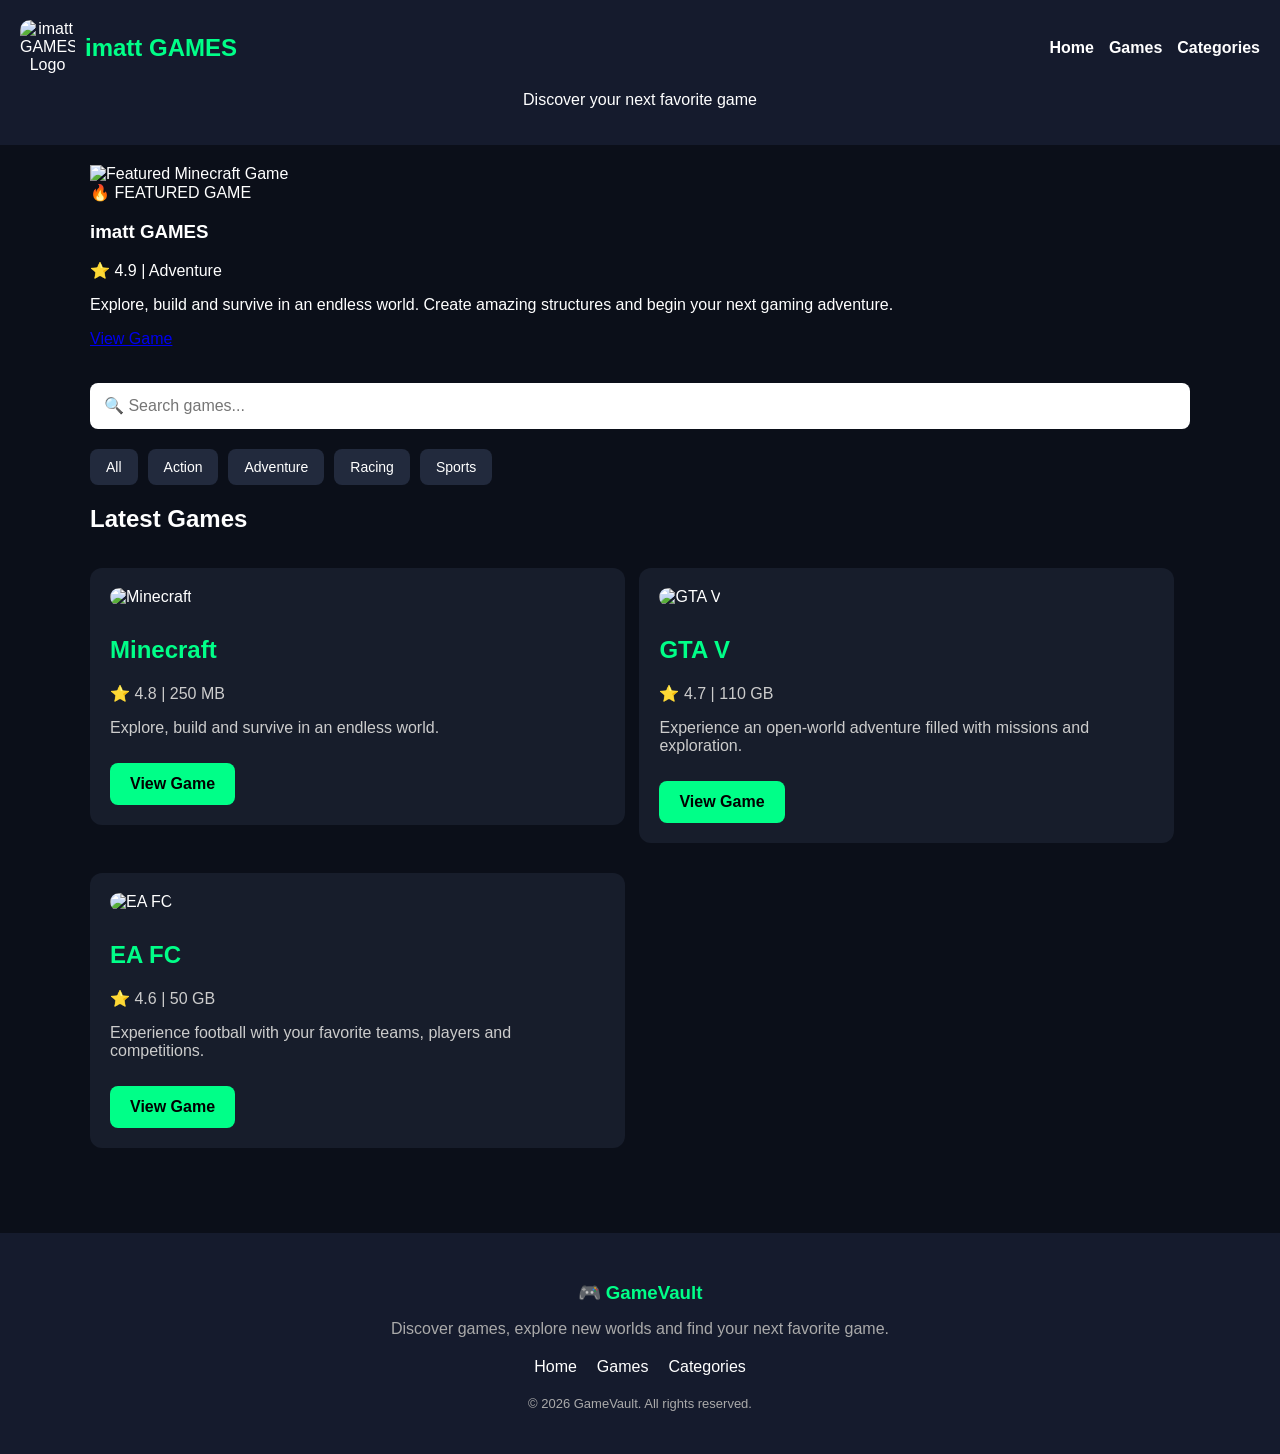
==== index.html @ fae372f4 "Add files via upload" ====
<!DOCTYPE html>
<html>

<head>
    <meta charset="UTF-8">
    <meta name="viewport" content="width=device-width, initial-scale=1.0">

    <title>imatt GAMES</title>

    <link rel="stylesheet" href="style.css">
</head>

<body>

    <!-- Navigation -->
    <header>

        <div class="nav-bar">

            <div class="brand">
    <img src="images/logo.png" alt="imatt GAMES Logo">
    <span>imatt GAMES</span>
</div>

            <nav>
                <a href="index.html">Home</a>
                <a href="#games">Games</a>
                <a href="#categories">Categories</a>
            </nav>

        </div>

        <p>Discover your next favorite game</p>

    </header>


    <main class="container">

        <!-- Featured Game -->
        <div class="featured">

            <img
                src="images/minecraft.jpg"
                alt="Featured Minecraft Game"
            >

            <div class="featured-content">

                <span>🔥 FEATURED GAME</span>

                <h3>imatt GAMES</h3>

                <p>⭐ 4.9 | Adventure</p>

                <p>
                    Explore, build and survive in an endless world.
                    Create amazing structures and begin your next
                    gaming adventure.
                </p>

                <a
                    href="minecraft.html"
                    class="featured-btn"
                >
                    View Game
                </a>

            </div>

        </div>


        <!-- Search -->
        <input
            class="search"
            type="text"
            placeholder="🔍 Search games..."
        >


        <!-- Categories -->
        <div class="categories" id="categories">

            <button onclick="filterGames('all')">
                All
            </button>

            <button onclick="filterGames('Action')">
                Action
            </button>

            <button onclick="filterGames('Adventure')">
                Adventure
            </button>

            <button onclick="filterGames('Racing')">
                Racing
            </button>

            <button onclick="filterGames('Sports')">
                Sports
            </button>

        </div>


        <!-- Games -->
        <h2 id="games">Latest Games</h2>


        <!-- Minecraft -->
        <div class="game-card" data-category="Adventure">

            <img
                src="images/minecraft.jpg"
                alt="Minecraft"
            >

            <h2>Minecraft</h2>

            <p>⭐ 4.8 | 250 MB</p>

            <p>
                Explore, build and survive in an endless world.
            </p>

            <a
                href="minecraft.html"
                class="download-btn"
            >
                View Game
            </a>

        </div>


        <!-- GTA V -->
        <div class="game-card" data-category="Action">

            <img
                src="images/gta5.jpg"
                alt="GTA V"
            >

            <h2>GTA V</h2>

            <p>⭐ 4.7 | 110 GB</p>

            <p>
                Experience an open-world adventure filled
                with missions and exploration.
            </p>

            <a
                href="gta5.html"
                class="download-btn"
            >
                View Game
            </a>

        </div>


        <!-- EA FC -->
        <div class="game-card" data-category="Sports">

            <img
                src="images/eafc.jpg"
                alt="EA FC"
            >

            <h2>EA FC</h2>

            <p>⭐ 4.6 | 50 GB</p>

            <p>
                Experience football with your favorite teams,
                players and competitions.
            </p>

            <a
                href="eafc.html"
                class="download-btn"
            >
                View Game
            </a>

        </div>

    </main>


    <!-- JavaScript -->
    <footer>
    <h3>🎮 GameVault</h3>

    <p>
        Discover games, explore new worlds and
        find your next favorite game.
    </p>

    <div class="footer-links">
        <a href="index.html">Home</a>
        <a href="#games">Games</a>
        <a href="#categories">Categories</a>
    </div>

    <p class="copyright">
        © 2026 GameVault. All rights reserved.
    </p>
</footer>

<script src="script.js"></script>

</body>
</html>
---- style.css ----
body {
    margin: 0;
    font-family: Arial, sans-serif;
    background: #0b0f19;
    color: white;
}

header {
    background: #151b2d;
    padding: 20px;
    text-align: center;
}

header h1 {
    margin: 0;
    color: #00ff88;
}

.container {
    padding: 20px;
}

.search {
    width: 100%;
    padding: 14px;
    box-sizing: border-box;
    border: none;
    border-radius: 8px;
    font-size: 16px;
}

.game-card {
    background: #171d2b;
    margin-top: 20px;
    padding: 20px;
    border-radius: 12px;
}

.game-card h2 {
    color: #00ff88;
}

.download-btn {
    display: inline-block;
    background: #00ff88;
    color: #000;
    padding: 12px 20px;
    border-radius: 8px;
    text-decoration: none;
    font-weight: bold;
}.game-card img {
    width: 100%;
    height: 180px;
    object-fit: cover;
    border-radius: 10px;
    margin-bottom: 10px;
}

.game-card p {
    color: #cccccc;
}

.download-btn {
    margin-top: 10px;
}.categories {
    margin-top: 20px;
    display: flex;
    gap: 10px;
    flex-wrap: wrap;
}

.categories button {
    padding: 10px 16px;
    border: none;
    border-radius: 8px;
    background: #222a3d;
    color: white;
    cursor: pointer;
    font-size: 14px;
}

.categories button:hover {
    background: #00ff88;
    color: black;
}.featured {
    margin-bottom: 35px;
}

.featured-btn {
    margin-bottom: 5px;
}.back-btn {
    display: inline-block;
    margin-bottom: 20px;
    color: #00ff88;
    text-decoration: none;
}

.game-details {
    background: #171d2b;
    padding: 20px;
    border-radius: 15px;
}

.game-details img {
    width: 100%;
    border-radius: 12px;
    margin-bottom: 15px;
}

.game-details h2 {
    color: #00ff88;
    font-size: 28px;
}

.game-details h3 {
    margin-top: 25px;
}

.game-details p {
    color: #cccccc;
    line-height: 1.6;
}.nav-bar {
    display: flex;
    align-items: center;
    justify-content: space-between;
    gap: 20px;
}

.nav-bar nav {
    display: flex;
    gap: 15px;
}

.nav-bar nav a {
    color: white;
    text-decoration: none;
    font-weight: bold;
}

.nav-bar nav a:hover {
    color: #00ff88;
}

@media (max-width: 600px) {
    .nav-bar {
        flex-direction: column;
    }

    .nav-bar nav {
        width: 100%;
        justify-content: center;
        flex-wrap: wrap;
    }
}/* Game cards layout */
.container {
    max-width: 1100px;
    margin: auto;
}

.game-card {
    display: inline-block;
    vertical-align: top;
    width: calc(50% - 15px);
    box-sizing: border-box;
    margin: 15px 10px 15px 0;
}

.game-card img {
    width: 100%;
    height: 200px;
    object-fit: cover;
    border-radius: 10px;
}

/* Phones */
@media (max-width: 600px) {
    .game-card {
        display: block;
        width: 100%;
        margin: 15px 0;
    }

    .game-card img {
        height: 180px;
    }
}footer {
    margin-top: 50px;
    padding: 30px 20px;
    text-align: center;
    background: #151b2d;
}

footer h3 {
    color: #00ff88;
    margin-bottom: 10px;
}

footer p {
    color: #aaa;
}

.footer-links {
    display: flex;
    justify-content: center;
    gap: 20px;
    flex-wrap: wrap;
    margin: 20px 0;
}

.footer-links a {
    color: white;
    text-decoration: none;
}

.footer-links a:hover {
    color: #00ff88;
}

.copyright {
    font-size: 13px;
    margin-top: 20px;
}.brand {
    display: flex;
    align-items: center;
    gap: 10px;
}

.brand img {
    width: 55px;
    height: 55px;
    object-fit: contain;
    border-radius: 10px;
}

.brand span {
    font-size: 24px;
    font-weight: bold;
    color: #00ff88;
}

@media (max-width: 600px) {
    .brand span {
        font-size: 20px;
    }

    .brand img {
        width: 48px;
        height: 48px;
    }
}.download-box {
    margin-top: 25px;
    padding: 20px;
    background: #101624;
    border-radius: 12px;
}

.download-box h3 {
    font-size: 25px;
    color: #00ff88;
}

.download-box p {
    margin: 12px 0;
}

.download-status {
    margin: 20px 0;
    padding: 15px;
    background: #1c2638;
    border-radius: 8px;
    color: #ccc;
    line-height: 1.5;
}
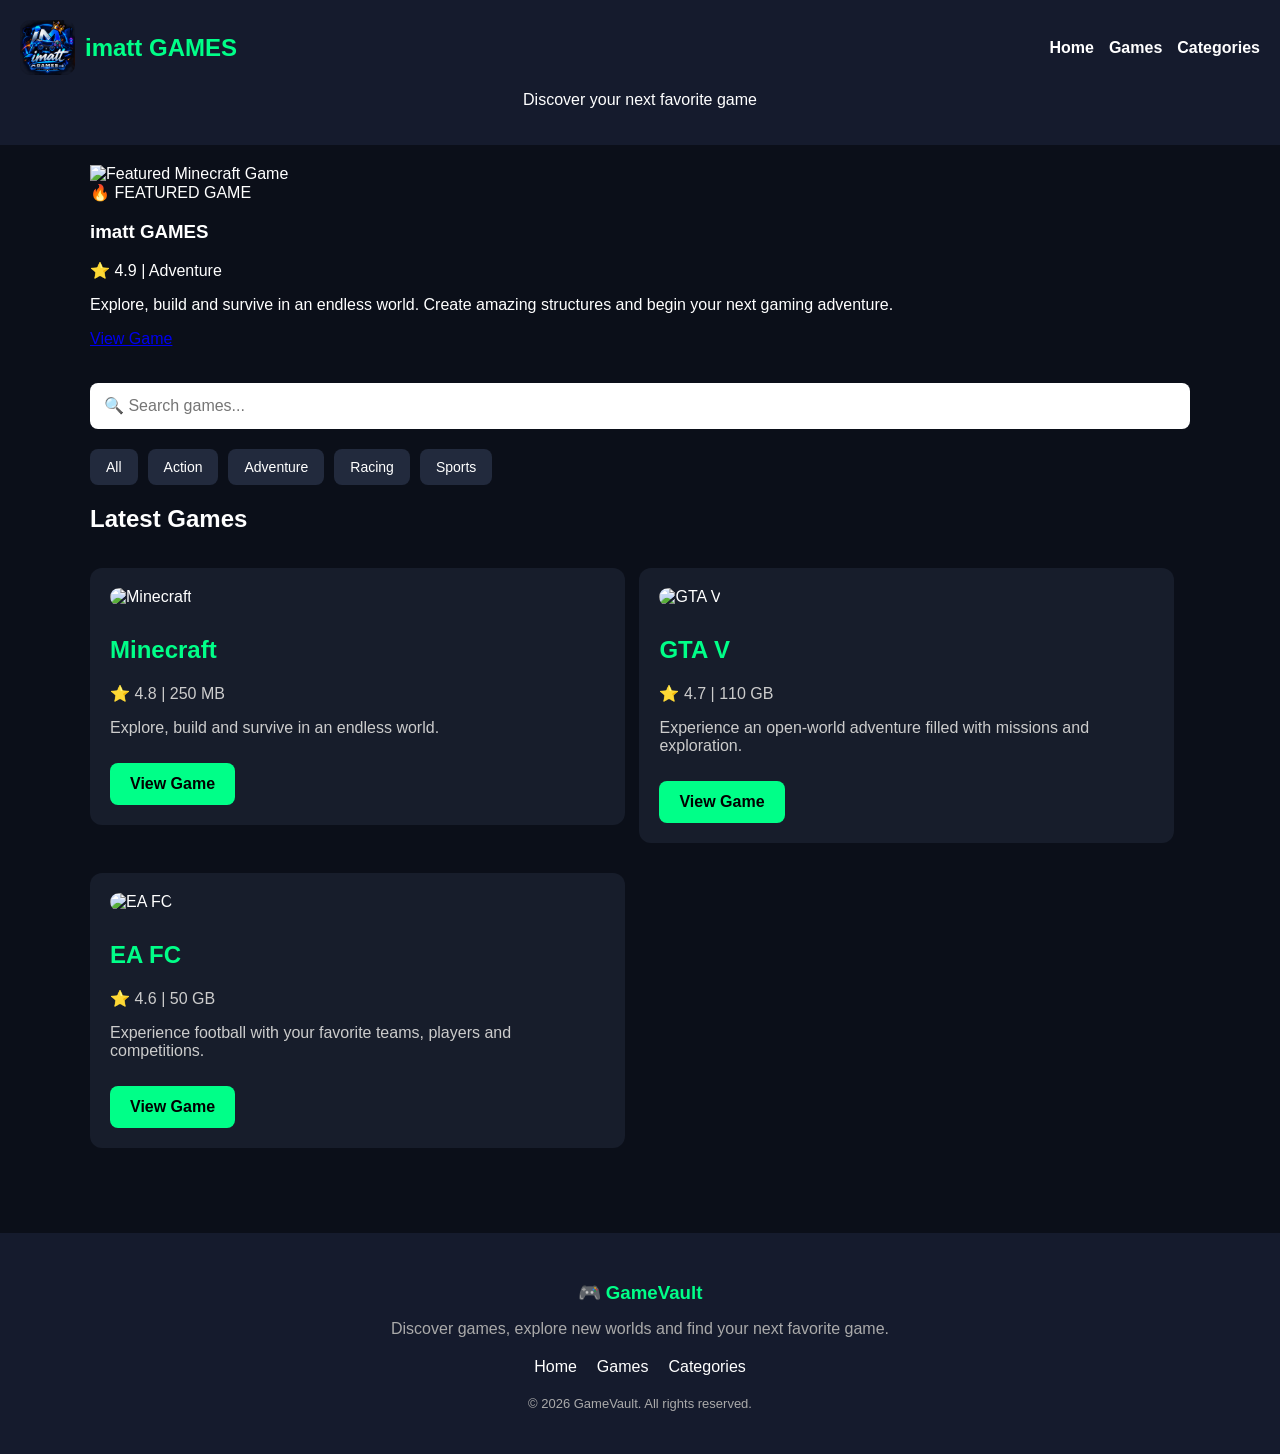
==== commit 5f57a842: "Add files via upload" ====
--- a/index.html
+++ b/index.html
@@ -18,7 +18,7 @@
         <div class="nav-bar">
 
             <div class="brand">
-    <img src="images/logo.png" alt="imatt GAMES Logo">
+    <img src="logo.png" alt="imatt GAMES Logo">
     <span>imatt GAMES</span>
 </div>
 
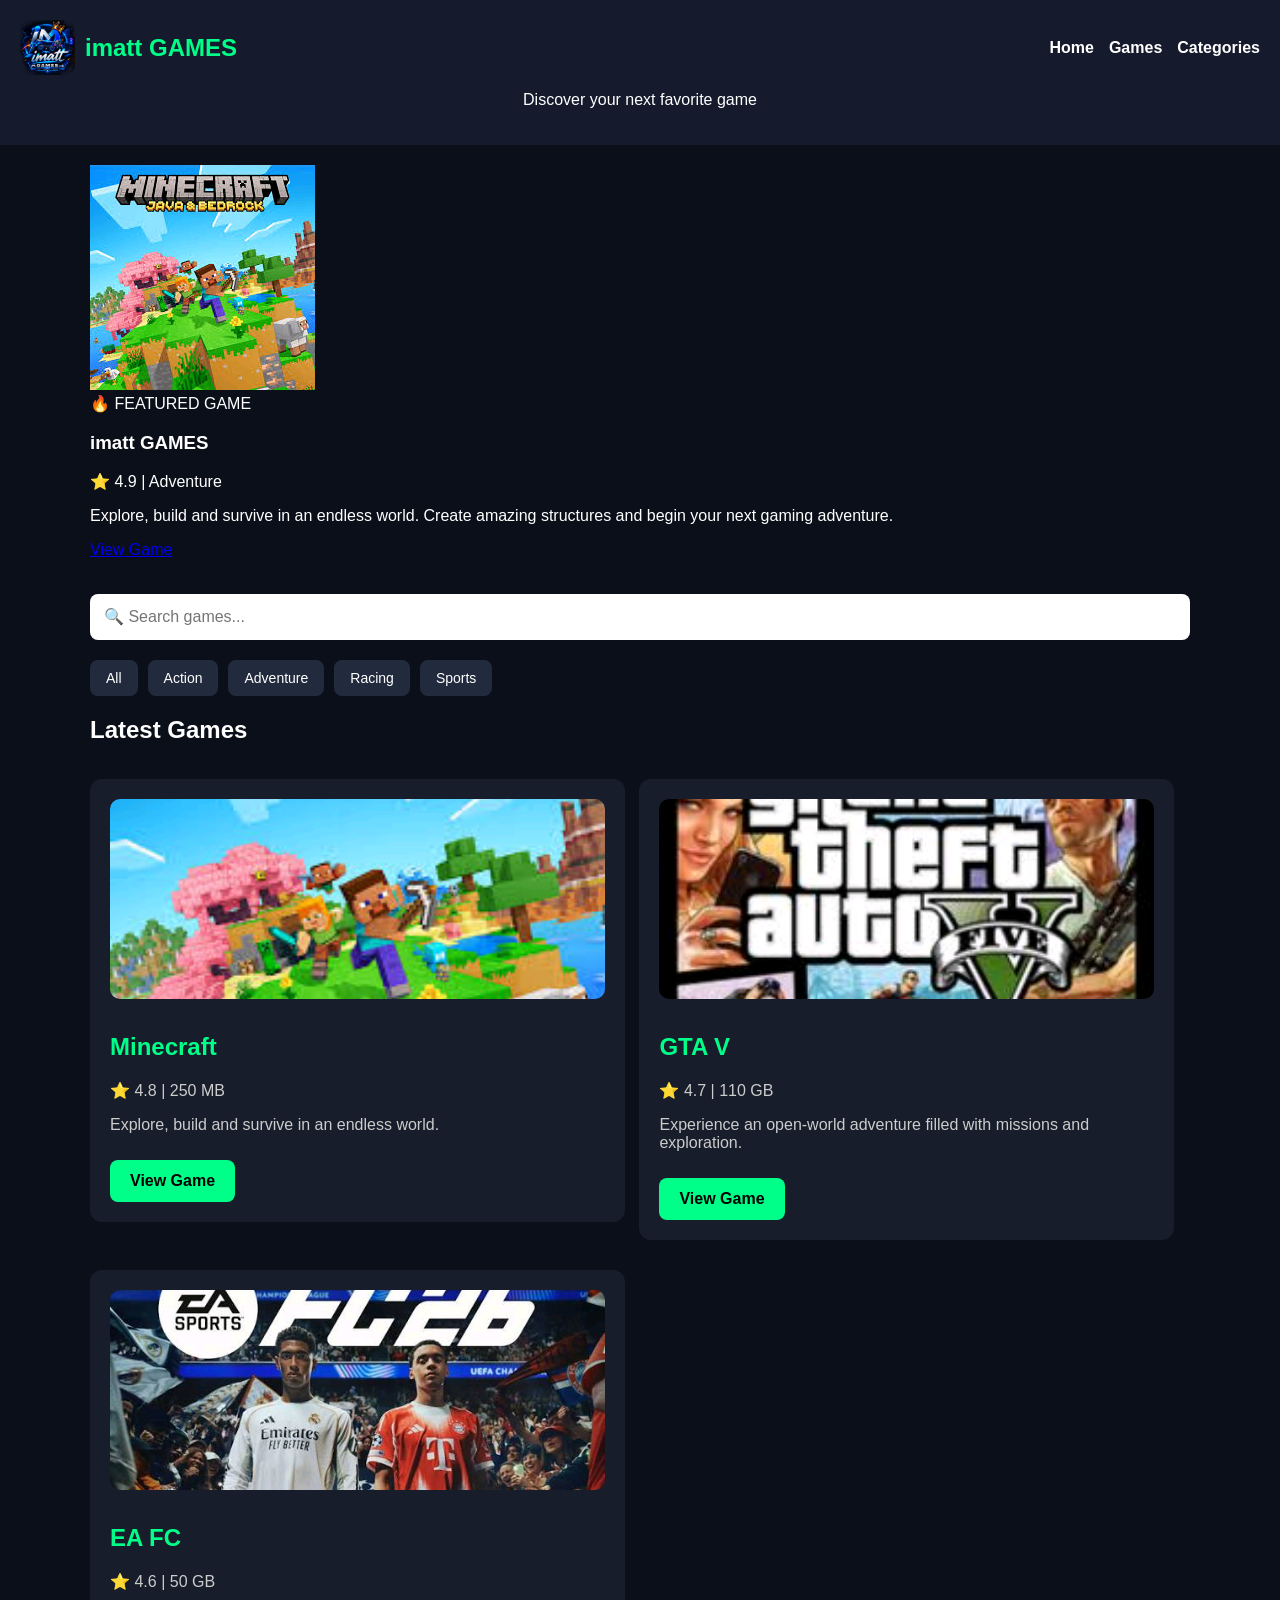
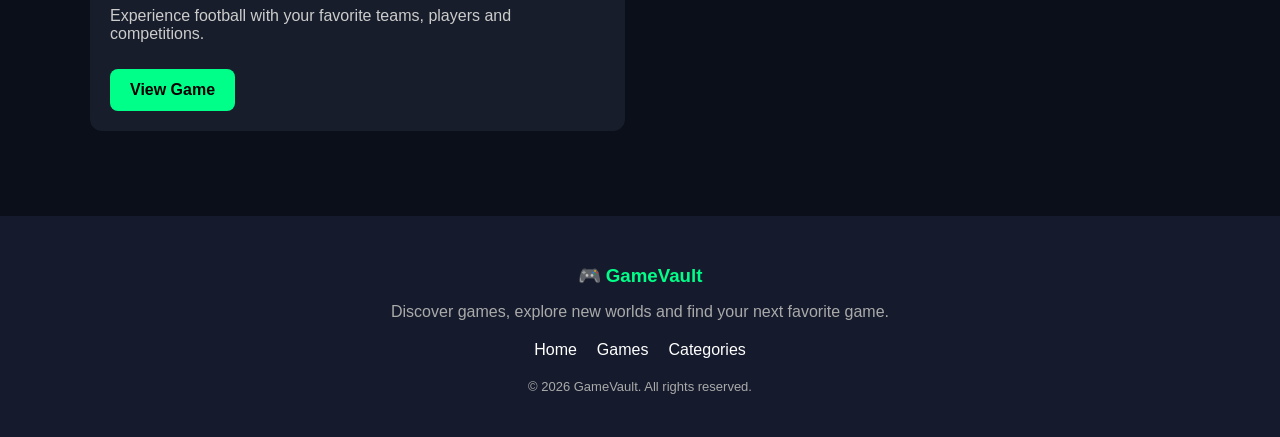
==== commit aff543db: "Update image source paths in index.html" ====
--- a/index.html
+++ b/index.html
@@ -41,7 +41,7 @@
         <div class="featured">
 
             <img
-                src="images/minecraft.jpg"
+                src="minecraft.jpg"
                 alt="Featured Minecraft Game"
             >
 
@@ -113,7 +113,7 @@
         <div class="game-card" data-category="Adventure">
 
             <img
-                src="images/minecraft.jpg"
+                src="minecraft.jpg"
                 alt="Minecraft"
             >
 
@@ -139,7 +139,7 @@
         <div class="game-card" data-category="Action">
 
             <img
-                src="images/gta5.jpg"
+                src="gta5.jpg"
                 alt="GTA V"
             >
 
@@ -166,7 +166,7 @@
         <div class="game-card" data-category="Sports">
 
             <img
-                src="images/eafc.jpg"
+                src="eafc.jpg"
                 alt="EA FC"
             >
 
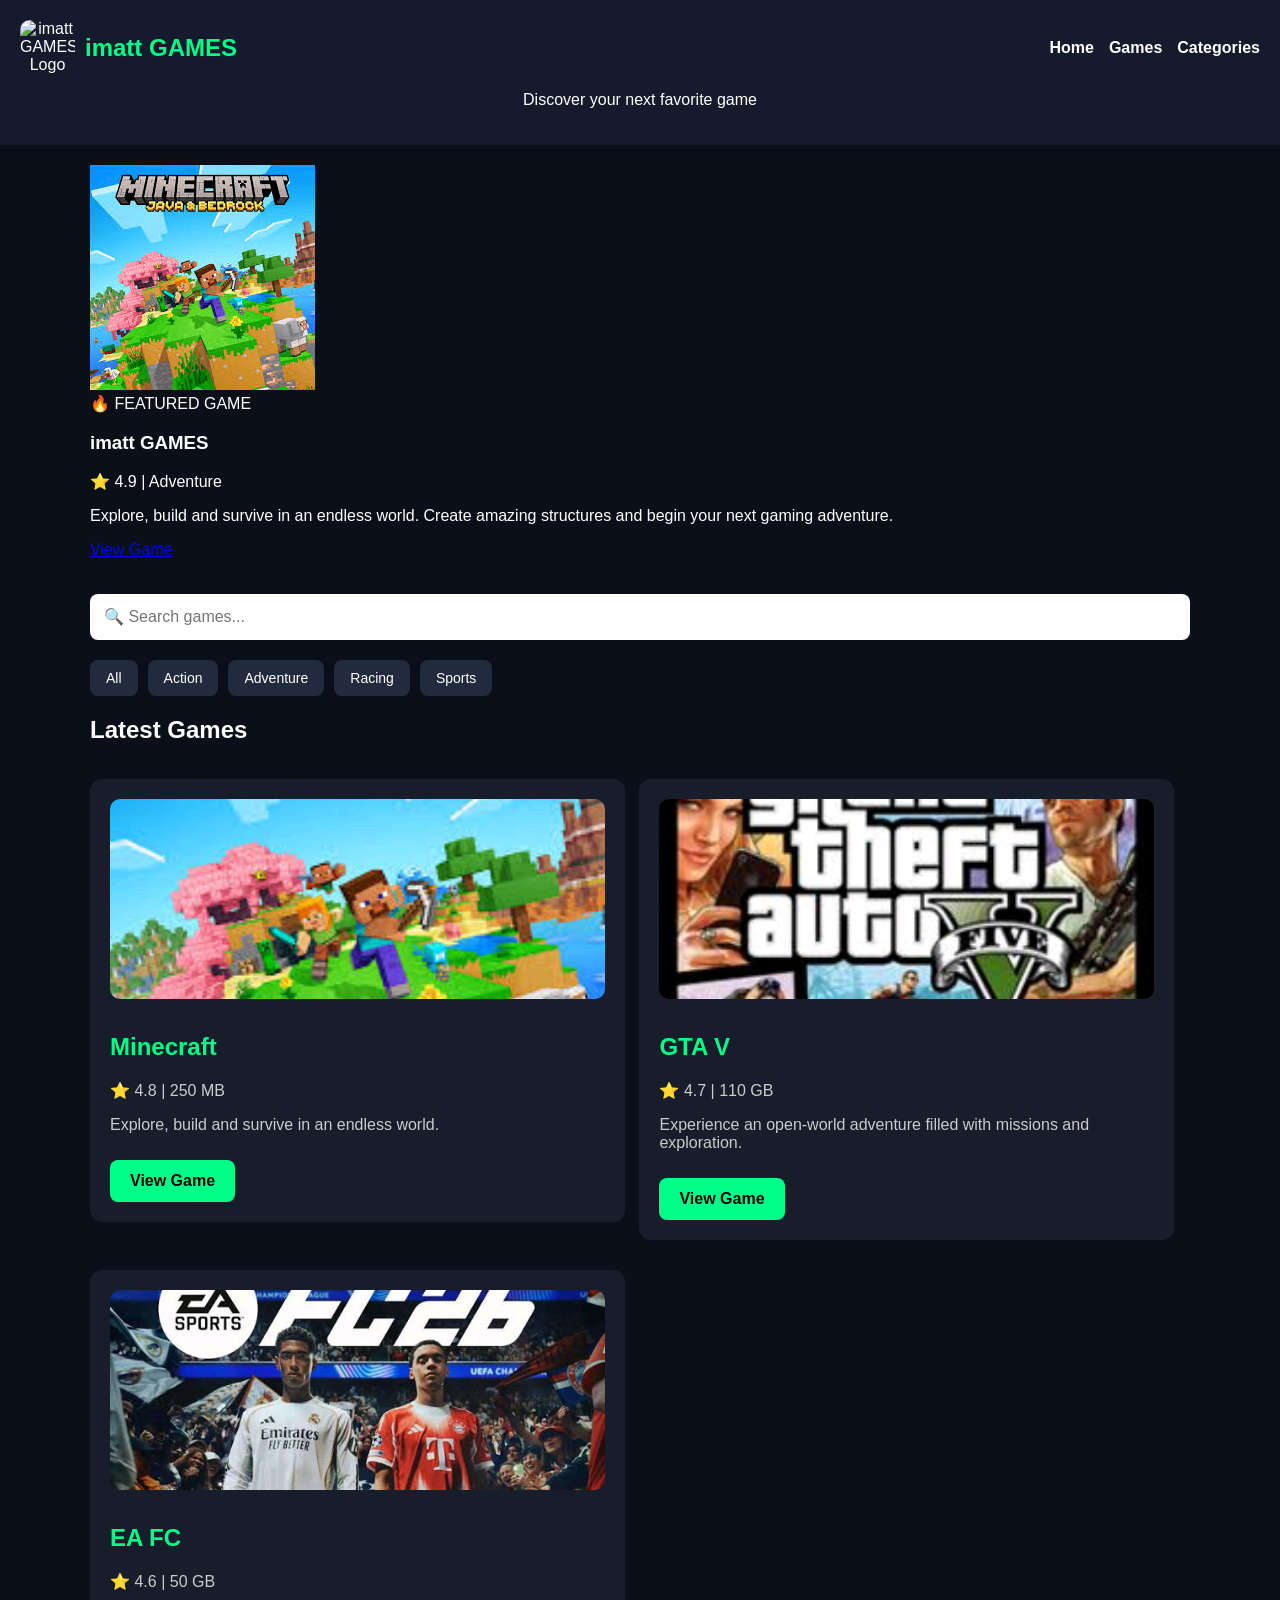
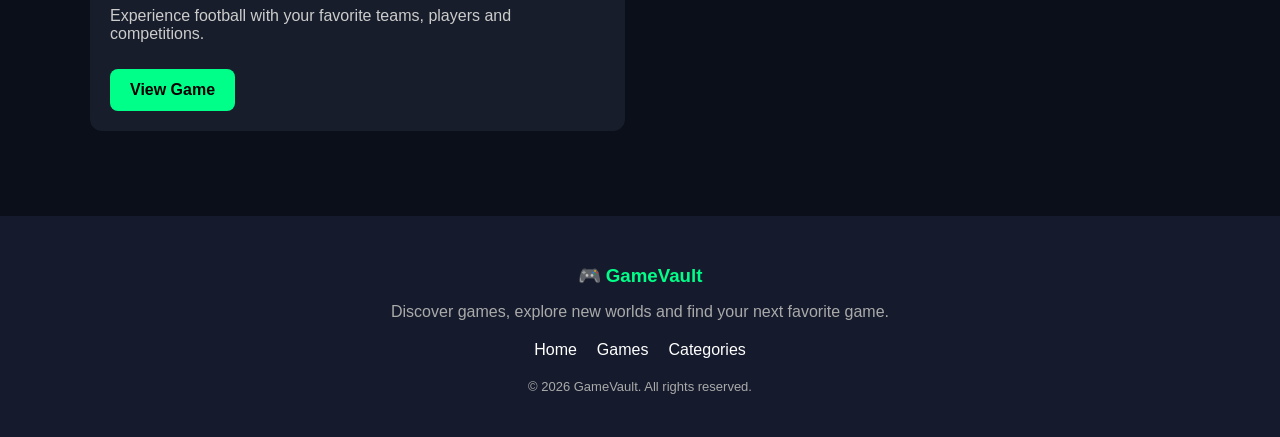
==== commit 5d62267d: "Initial imatt GAMES website" ====
--- a/index.html
+++ b/index.html
@@ -18,7 +18,7 @@
         <div class="nav-bar">
 
             <div class="brand">
-    <img src="logo.png" alt="imatt GAMES Logo">
+    <img src="image/logo.png" alt="imatt GAMES Logo">
     <span>imatt GAMES</span>
 </div>
 
@@ -41,7 +41,7 @@
         <div class="featured">
 
             <img
-                src="minecraft.jpg"
+                src="images/minecraft.jpg"
                 alt="Featured Minecraft Game"
             >
 
@@ -113,7 +113,7 @@
         <div class="game-card" data-category="Adventure">
 
             <img
-                src="minecraft.jpg"
+                src="images/minecraft.jpg"
                 alt="Minecraft"
             >
 
@@ -139,7 +139,7 @@
         <div class="game-card" data-category="Action">
 
             <img
-                src="gta5.jpg"
+                src="images/gta5.jpg"
                 alt="GTA V"
             >
 
@@ -166,7 +166,7 @@
         <div class="game-card" data-category="Sports">
 
             <img
-                src="eafc.jpg"
+                src="images/eafc.jpg"
                 alt="EA FC"
             >
 
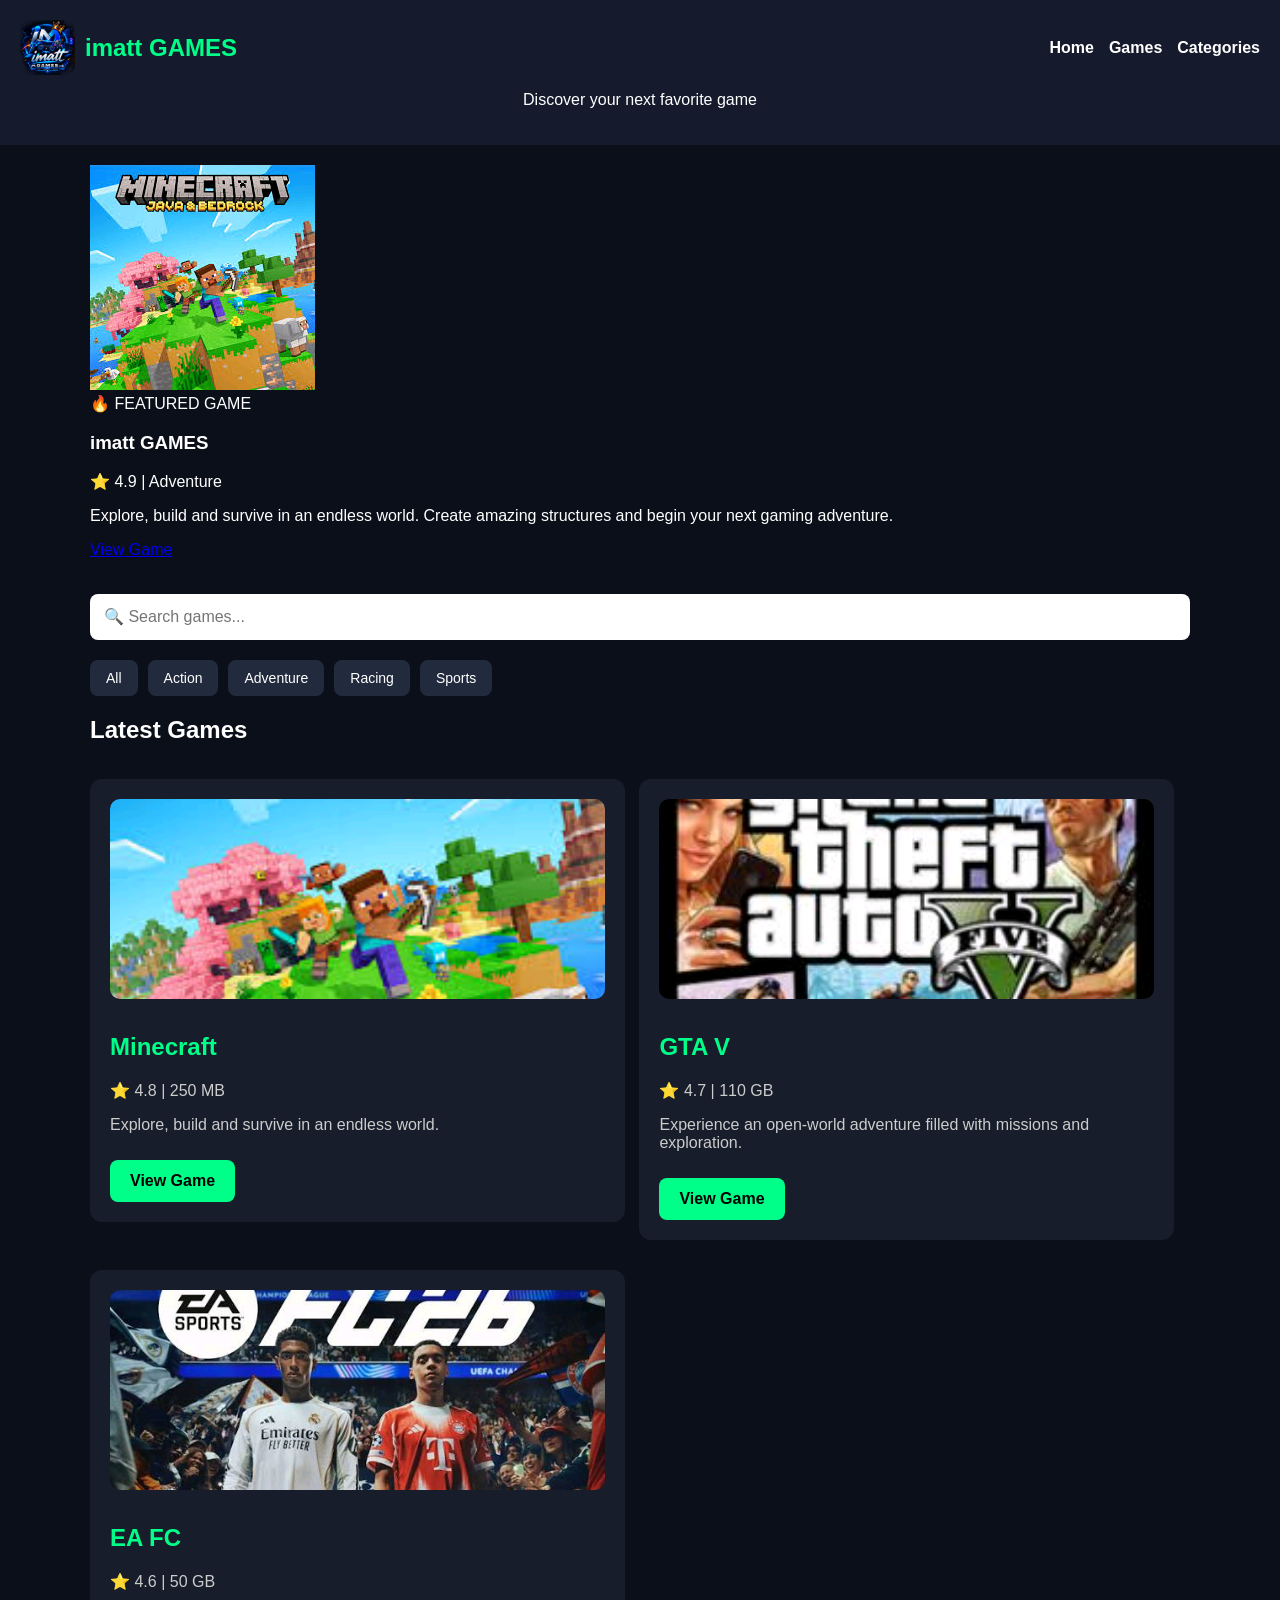
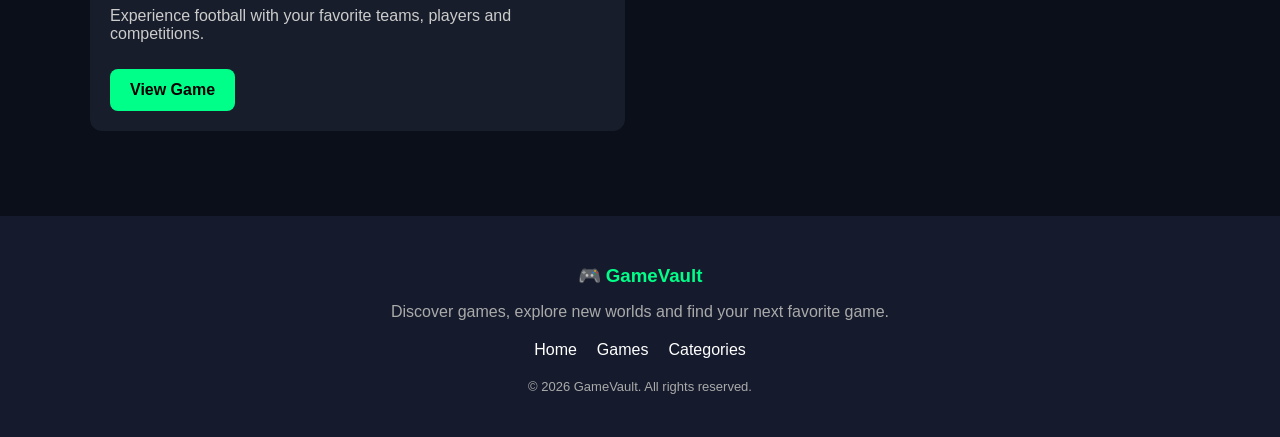
==== commit ae62c5a7: "Fix homepage logo path" ====
--- a/index.html
+++ b/index.html
@@ -18,7 +18,7 @@
         <div class="nav-bar">
 
             <div class="brand">
-    <img src="image/logo.png" alt="imatt GAMES Logo">
+    <img src="images/logo.png" alt="imatt GAMES Logo">
     <span>imatt GAMES</span>
 </div>
 
